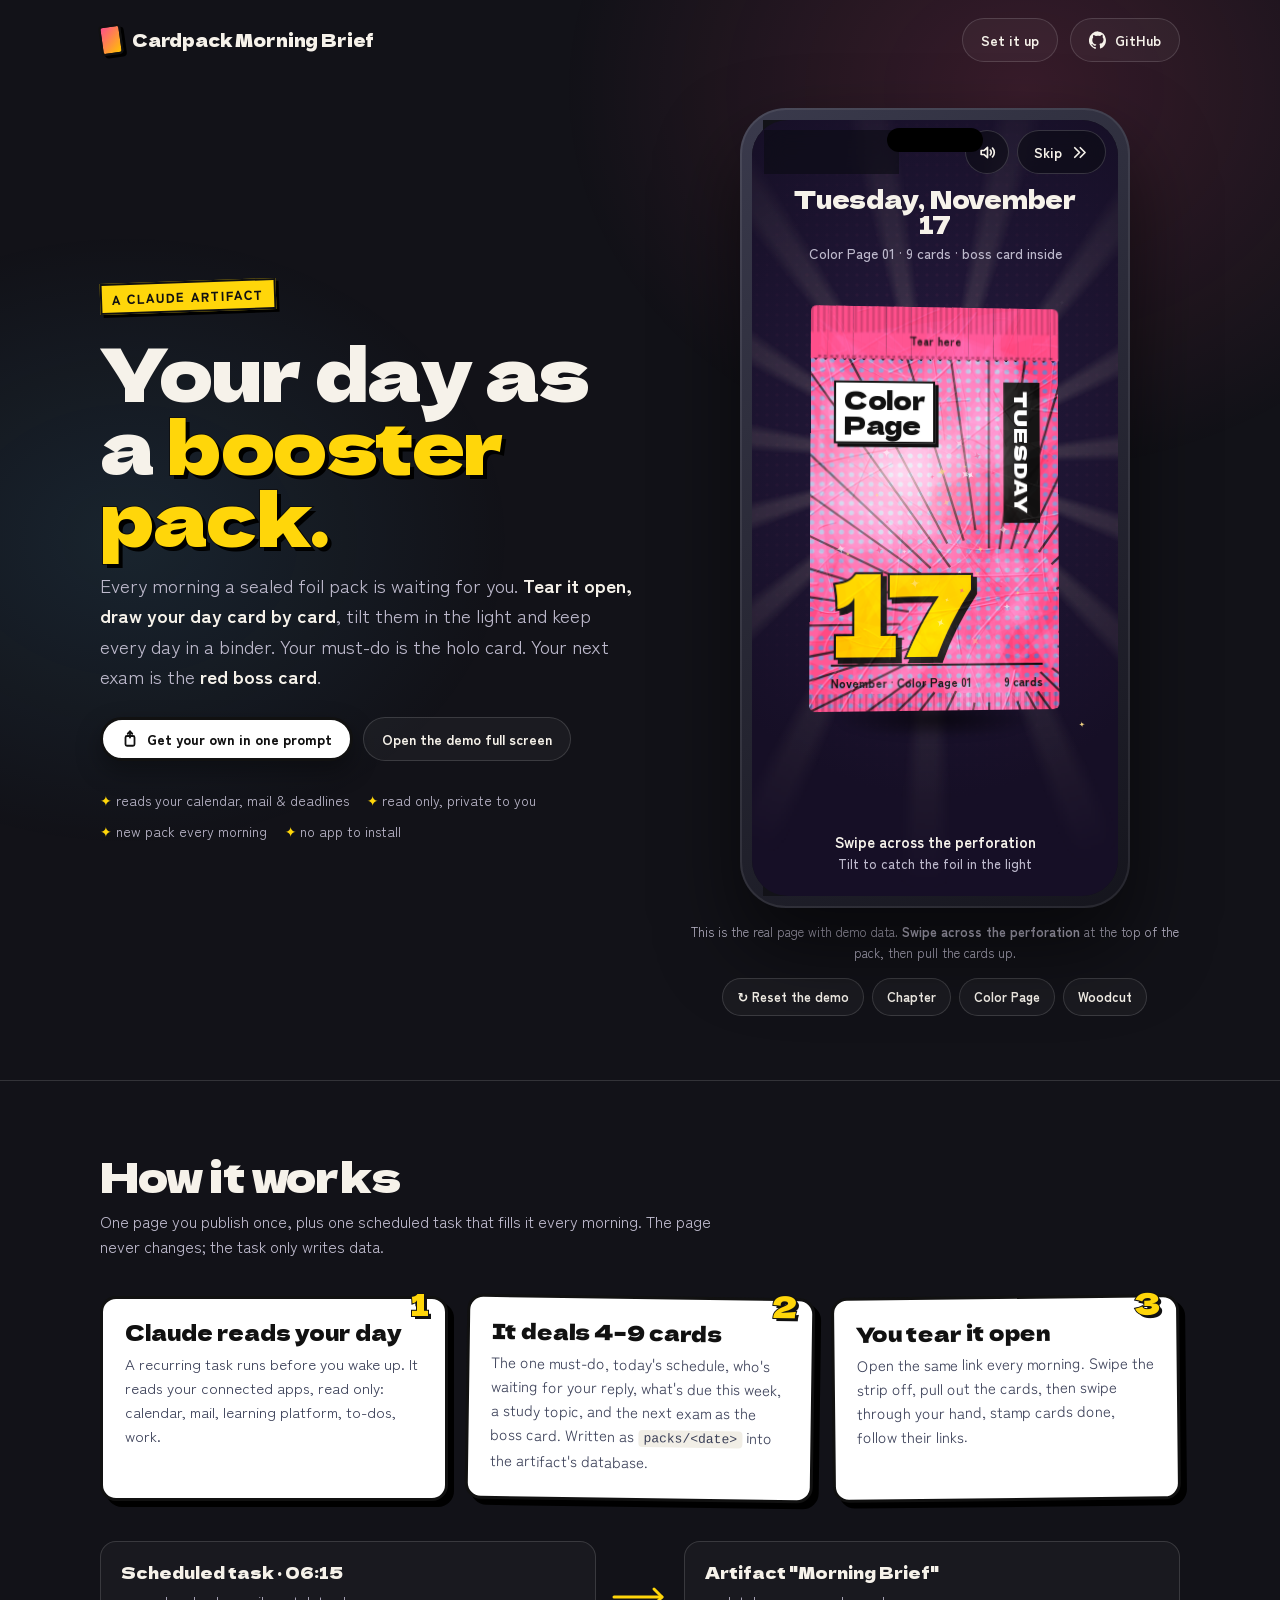
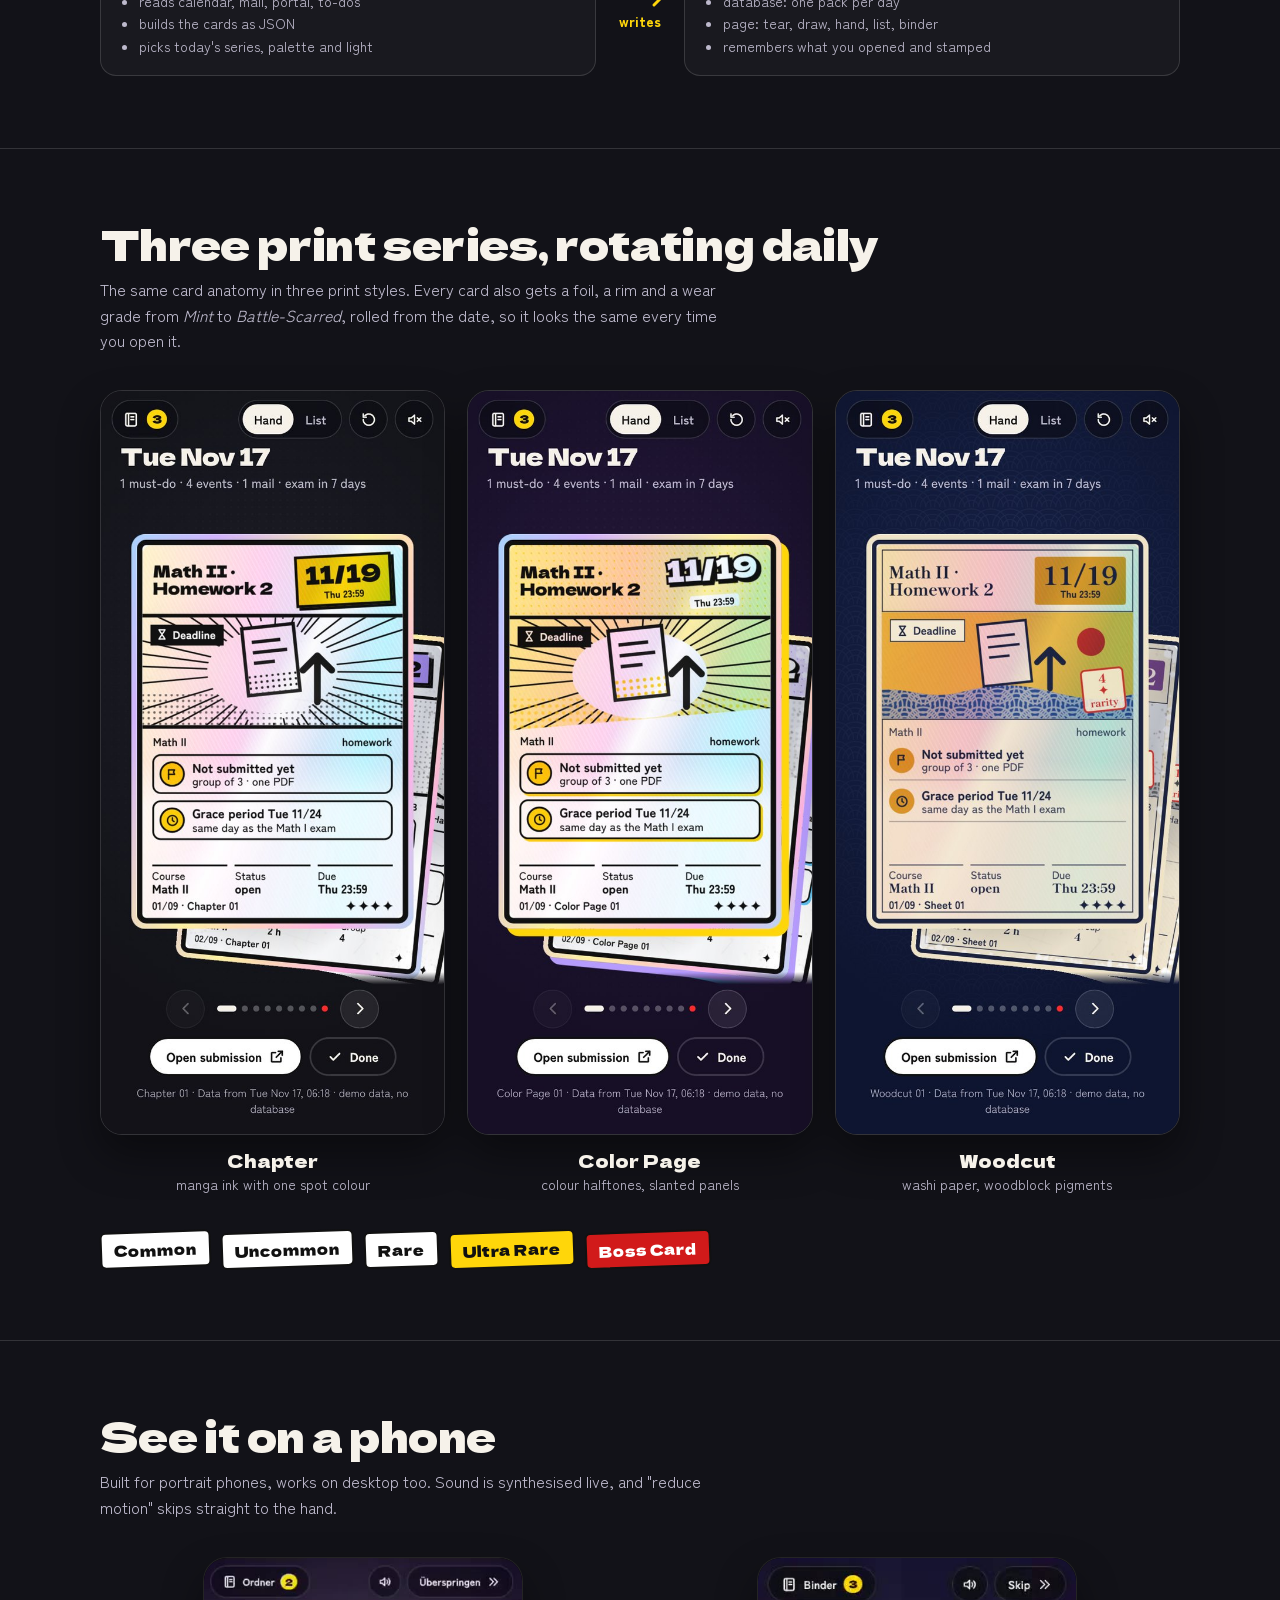
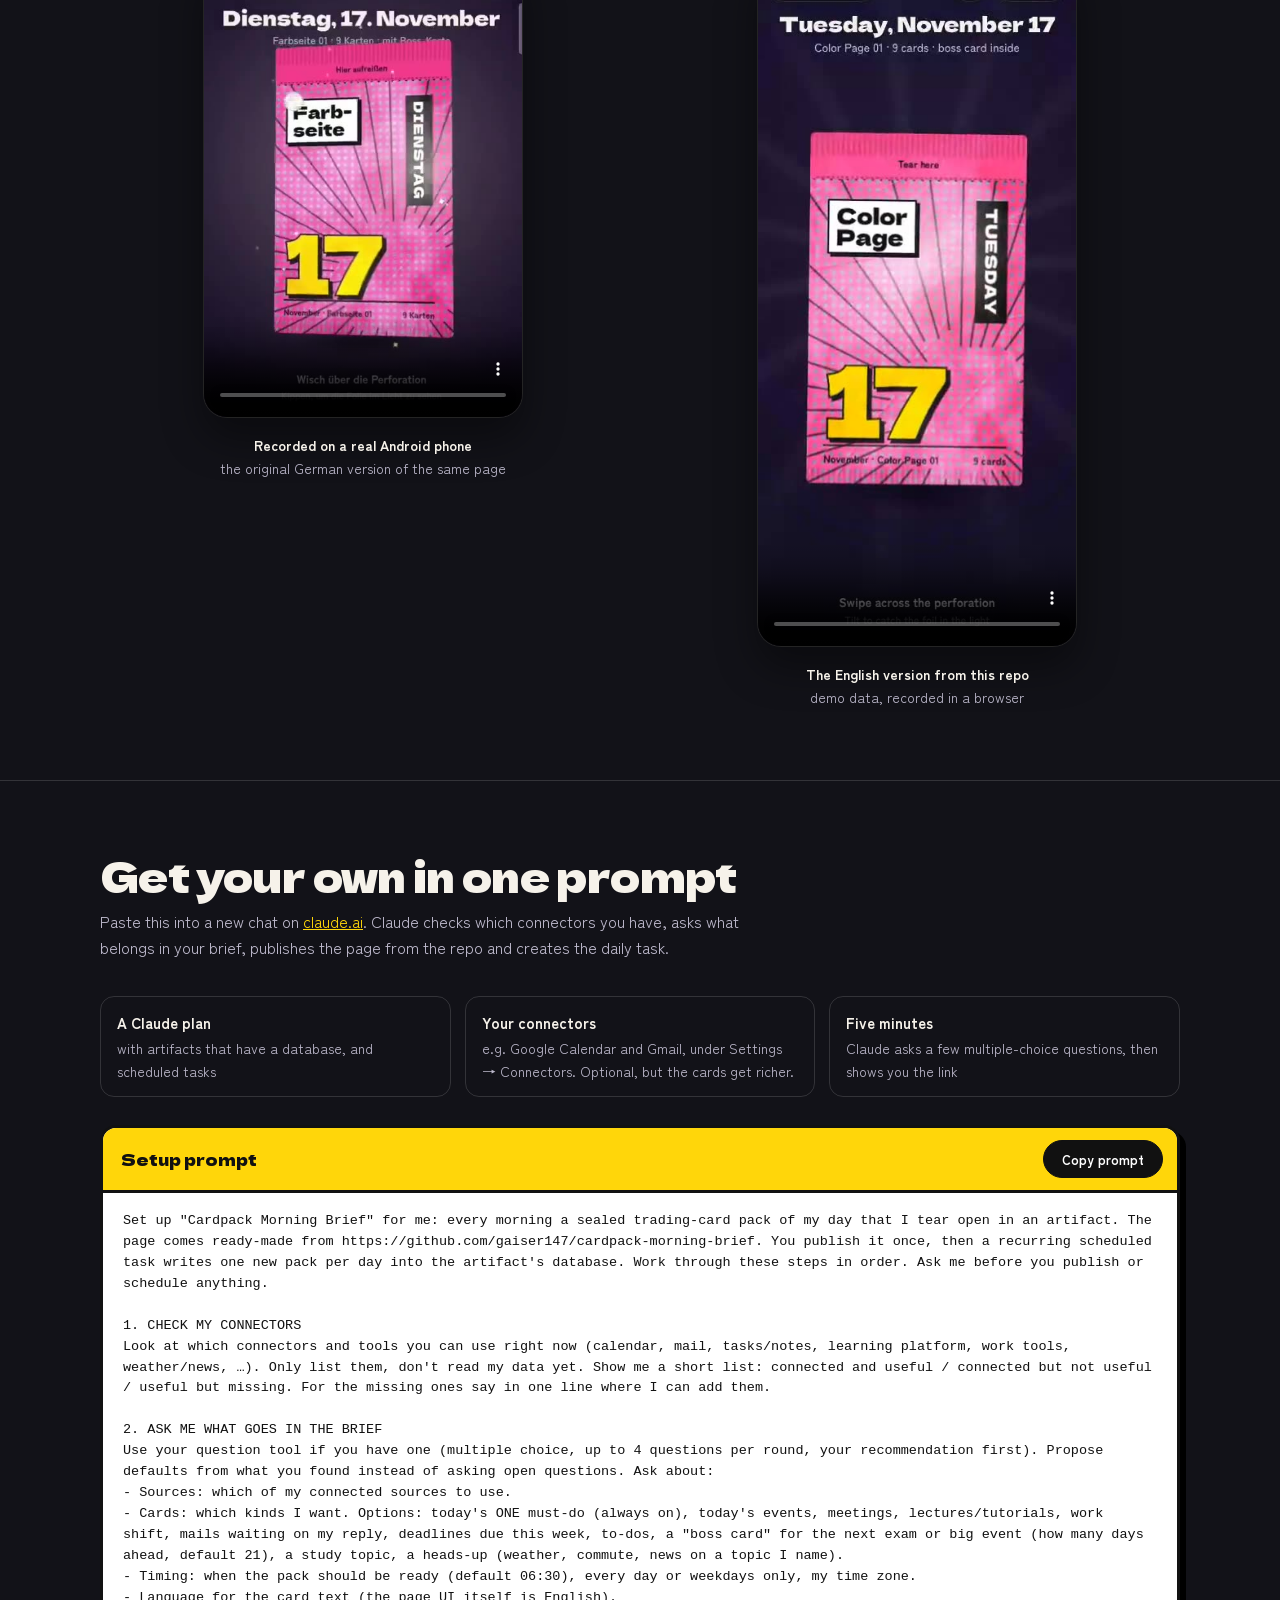
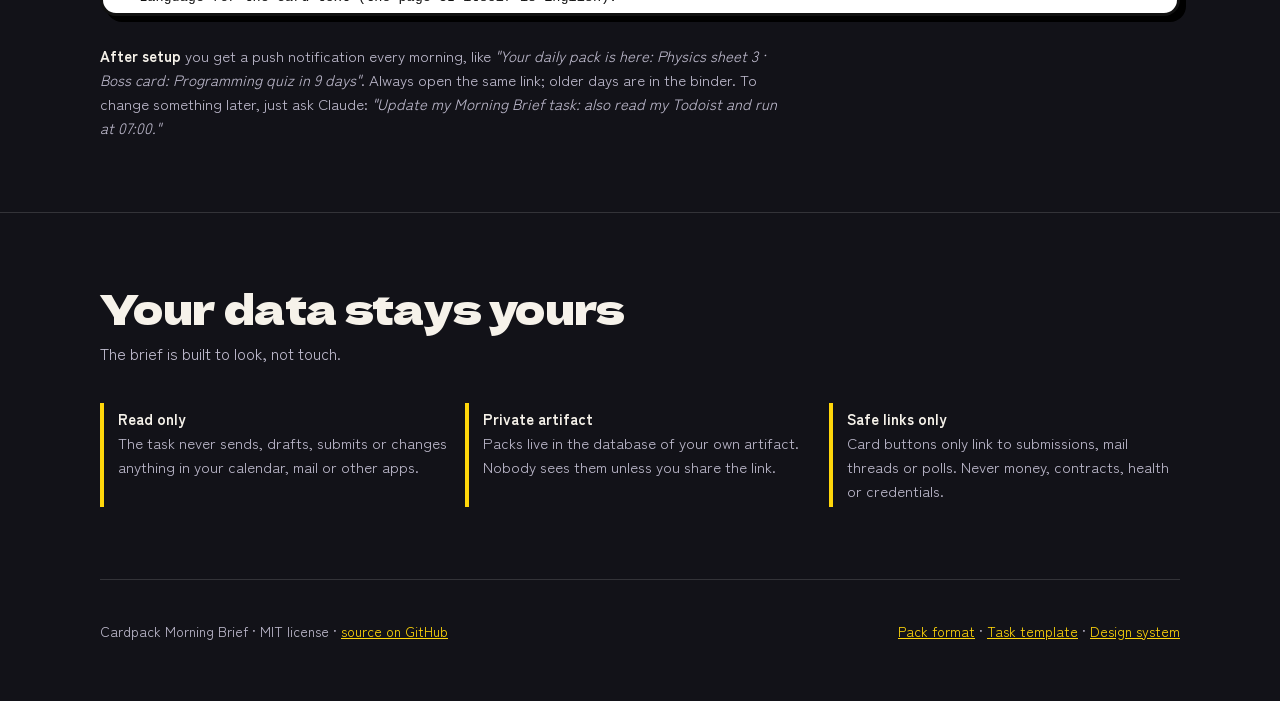
==== docs/index.html @ 5b44a91f "Add Cardpack Morning Brief: artifact, setup prompt, docs and demo site - artifact/: the English morn" ====
<!doctype html>
<html lang="en">
<head>
<meta charset="utf-8">
<meta name="viewport" content="width=device-width, initial-scale=1">
<title>Cardpack Morning Brief</title>
<meta name="description" content="Your day as a booster pack: a Claude artifact that turns your calendar, mail and deadlines into a trading-card pack you tear open every morning.">
<meta name="theme-color" content="#121218">
<meta property="og:title" content="Cardpack Morning Brief">
<meta property="og:description" content="Your day as a booster pack. Tear it open, draw your day card by card, keep every day in a binder.">
<meta property="og:image" content="assets/overview.jpg">
<link rel="preconnect" href="https://fonts.googleapis.com">
<link rel="preconnect" href="https://fonts.gstatic.com" crossorigin>
<link href="https://fonts.googleapis.com/css2?family=Dela+Gothic+One&family=Zen+Kaku+Gothic+New:wght@400;500;700;900&display=swap" rel="stylesheet">
<style>
:root{
  --night:#121218; --night-2:#1d1d28; --night-3:#26263a; --on:#f6f2ea; --soft:#bdb9cc; --line:rgba(255,255,255,.14);
  --yellow:#ffd60a; --red:#ff2b2b; --pink:#ff4f8b; --sky:#5ac8fa; --ink:#111; --paper:#fff;
  --display:"Dela Gothic One",system-ui,sans-serif; --text:"Zen Kaku Gothic New",system-ui,sans-serif;
}
*{box-sizing:border-box}
html{scroll-behavior:smooth}
body{margin:0;background:var(--night);color:var(--on);font:16px/1.6 var(--text);-webkit-font-smoothing:antialiased;overflow-x:hidden}
body::before{content:"";position:fixed;inset:0;pointer-events:none;background:radial-gradient(60vmax 50vmax at 80% 10%,rgba(255,79,139,.16),transparent 60%),radial-gradient(50vmax 40vmax at 10% 60%,rgba(90,200,250,.10),transparent 60%);z-index:-1}
a{color:var(--yellow)}
a:focus-visible,button:focus-visible{outline:3px solid var(--yellow);outline-offset:3px;border-radius:8px}
.wrap{max-width:1120px;margin:0 auto;padding:0 20px}
nav{display:flex;align-items:center;gap:12px;padding:18px 0}
nav .logo{font-family:var(--display);font-size:17px;letter-spacing:-.01em;color:var(--on);text-decoration:none;display:flex;align-items:center;gap:10px}
nav .logo i{width:22px;height:30px;border-radius:4px;background:linear-gradient(135deg,#ff4f8b,#ffc400);border:2px solid #111;box-shadow:3px 3px 0 #000;transform:rotate(-8deg)}
nav .grow{flex:1}
.pill{display:inline-flex;align-items:center;gap:8px;height:44px;padding:0 18px;border-radius:999px;border:1.5px solid var(--line);background:rgba(255,255,255,.04);color:var(--on);font:700 14px var(--text);text-decoration:none;cursor:pointer;transition:transform .15s ease-out,background .15s}
.pill:hover{background:rgba(255,255,255,.09)}
.pill:active{transform:scale(.96)}
.pill.solid{background:var(--paper);color:var(--ink);border:3px solid var(--ink);font-weight:900;box-shadow:0 10px 24px rgba(0,0,0,.35)}
.pill.solid:hover{background:#fff7d1}
.pill svg{width:18px;height:18px}

/* hero */
.hero{display:grid;grid-template-columns:1.05fr .95fr;gap:48px;align-items:center;padding:28px 0 64px}
.kicker{display:inline-block;font:900 13px var(--text);letter-spacing:.08em;text-transform:uppercase;color:var(--ink);background:var(--yellow);padding:4px 10px;border:2px solid #111;box-shadow:3px 3px 0 #000;transform:rotate(-2deg)}
h1{font-family:var(--display);font-weight:400;font-size:clamp(40px,6.4vw,74px);line-height:.98;letter-spacing:-.02em;margin:22px 0 18px}
h1 em{font-style:normal;color:var(--yellow);-webkit-text-stroke:2px #111;paint-order:stroke;text-shadow:4px 4px 0 #000}
.lead{font-size:clamp(17px,2vw,19px);color:var(--soft);max-width:34em;margin:0 0 26px}
.lead b{color:var(--on)}
.ctas{display:flex;flex-wrap:wrap;gap:10px}
.facts{display:flex;flex-wrap:wrap;gap:8px 18px;margin:28px 0 0;padding:0;list-style:none;color:var(--soft);font-size:14px}
.facts li::before{content:"✦ ";color:var(--yellow)}

/* phone */
.phone-col{display:flex;flex-direction:column;align-items:center;gap:14px}
.phone{position:relative;width:min(390px,100%);aspect-ratio:390/800;border-radius:46px;padding:12px;background:linear-gradient(145deg,#3a3a4c,#15151d);box-shadow:0 40px 80px rgba(0,0,0,.55),inset 0 0 0 2px rgba(255,255,255,.08)}
.phone::before{content:"";position:absolute;top:20px;left:50%;width:96px;height:24px;margin-left:-48px;border-radius:20px;background:#000;z-index:2;pointer-events:none}
.phone iframe{display:block;width:100%;height:100%;border:0;border-radius:36px;background:var(--night)}
.phone-hint{font-size:13px;color:var(--soft);text-align:center;margin:0}
.phone-tools{display:flex;gap:8px;flex-wrap:wrap;justify-content:center}
.phone-tools .pill{height:38px;font-size:13px;padding:0 14px}

section{padding:72px 0;border-top:1px solid var(--line)}
h2{font-family:var(--display);font-weight:400;font-size:clamp(28px,4vw,42px);line-height:1.05;letter-spacing:-.015em;margin:0 0 12px}
.sub{color:var(--soft);margin:0 0 36px;max-width:40em}

/* steps */
.steps{display:grid;grid-template-columns:repeat(3,1fr);gap:18px;counter-reset:s}
.step{background:var(--paper);color:var(--ink);border:3px solid var(--ink);border-radius:16px;padding:22px 22px 24px;box-shadow:6px 6px 0 #000;position:relative}
.step:nth-child(2){transform:rotate(.8deg)}
.step:nth-child(3){transform:rotate(-.6deg)}
.step::before{counter-increment:s;content:counter(s);position:absolute;top:-18px;right:16px;font:400 30px var(--display);color:var(--yellow);-webkit-text-stroke:2px #111;paint-order:stroke;text-shadow:3px 3px 0 #111}
.step h3{font:400 21px/1.1 var(--display);margin:0 0 8px}
.step p{margin:0;color:#3a3f57;font-size:15px}
.step code{background:#f1eee6;padding:1px 5px;border-radius:4px;font-size:13px}

/* diagram */
.flow{margin:40px 0 0;display:grid;grid-template-columns:1fr auto 1fr;gap:16px;align-items:stretch}
.box{border:1.5px solid var(--line);border-radius:16px;padding:18px 20px;background:rgba(255,255,255,.03)}
.box b{font:400 16px var(--display);display:block;margin-bottom:6px}
.box ul{margin:0;padding-left:18px;color:var(--soft);font-size:14px}
.arrow{display:flex;align-items:center;justify-content:center;color:var(--yellow);font:900 14px var(--text);flex-direction:column;gap:2px}
.arrow svg{width:56px;height:24px}

/* gallery */
.gallery{display:grid;grid-template-columns:repeat(3,1fr);gap:22px}
.gallery figure{margin:0;text-align:center}
.gallery img{width:100%;border-radius:22px;border:1.5px solid var(--line);display:block;box-shadow:0 20px 40px rgba(0,0,0,.4)}
.gallery figcaption{margin-top:12px;font-size:14px;color:var(--soft)}
.gallery figcaption b{display:block;color:var(--on);font:400 18px var(--display)}

.rarity{display:flex;flex-wrap:wrap;gap:10px;margin:36px 0 0}
.rarity span{font:400 15px var(--display);padding:6px 12px;border:2px solid #111;border-radius:6px;background:#fff;color:#111;transform:rotate(-2deg)}
.rarity span:nth-child(4){background:var(--yellow)}
.rarity span:nth-child(5){background:#d11a1a;color:#fff}

/* videos */
.videos{display:grid;grid-template-columns:1fr 1fr;gap:28px;align-items:start}
.videos figure{margin:0;text-align:center}
.videos video{width:min(320px,100%);border-radius:24px;border:1.5px solid var(--line);background:#000;box-shadow:0 20px 40px rgba(0,0,0,.4)}
.videos figcaption{margin-top:10px;color:var(--soft);font-size:14px}
.videos figcaption b{color:var(--on)}

/* setup */
.need{display:grid;grid-template-columns:repeat(3,1fr);gap:14px;margin:0 0 28px}
.need div{border:1.5px solid var(--line);border-radius:14px;padding:14px 16px;font-size:14px;color:var(--soft)}
.need b{display:block;color:var(--on);font-size:15px;margin-bottom:2px}
.prompt{position:relative;border:3px solid #111;border-radius:16px;background:var(--paper);color:var(--ink);box-shadow:6px 6px 0 #000;overflow:hidden}
.prompt header{display:flex;align-items:center;gap:10px;padding:12px 14px 12px 18px;border-bottom:3px solid #111;background:var(--yellow)}
.prompt header b{font:400 16px var(--display);flex:1}
.prompt header .pill{height:38px;background:#111;color:#fff;border-color:#111;font-size:13px}
.prompt header .pill:hover{background:#333}
.prompt pre{margin:0;padding:18px 20px;max-height:420px;overflow:auto;white-space:pre-wrap;word-break:break-word;font:13.5px/1.55 ui-monospace,SFMono-Regular,Menlo,Consolas,monospace}
.after{margin:28px 0 0;color:var(--soft);font-size:15px;max-width:46em}
.after b{color:var(--on)}

.privacy{display:grid;grid-template-columns:repeat(3,1fr);gap:14px}
.privacy div{border-left:4px solid var(--yellow);padding:4px 0 4px 14px;color:var(--soft);font-size:15px}
.privacy b{display:block;color:var(--on)}

footer{padding:40px 0 60px;border-top:1px solid var(--line);color:var(--soft);font-size:14px;display:flex;flex-wrap:wrap;gap:12px 24px;justify-content:space-between}

@media (max-width:900px){
  .hero{grid-template-columns:1fr;gap:36px;padding-top:12px}
  .steps,.gallery,.need,.privacy{grid-template-columns:1fr}
  .step:nth-child(n){transform:none}
  .flow{grid-template-columns:1fr}
  .arrow{padding:4px 0}
  .arrow svg{transform:rotate(90deg)}
  .videos{grid-template-columns:1fr}
  .gallery{max-width:380px;margin:0 auto}
}
@media (max-width:520px){
  .wrap{padding:0 16px}
  nav .hide-sm{display:none}
  .phone{border-radius:38px;padding:9px}
  .phone iframe{border-radius:30px}
  .phone::before{top:15px;width:80px;margin-left:-40px;height:20px}
  section{padding:56px 0}
}
@media (prefers-reduced-motion:reduce){html{scroll-behavior:auto}.pill{transition:none}}
</style>
</head>
<body>
<div class="wrap">
  <nav>
    <a class="logo" href="#top"><i aria-hidden="true"></i>Cardpack Morning Brief</a>
    <span class="grow"></span>
    <a class="pill hide-sm" href="#setup">Set it up</a>
    <a class="pill" href="https://github.com/gaiser147/cardpack-morning-brief">
      <svg viewBox="0 0 24 24" fill="currentColor" aria-hidden="true"><path d="M12 .5a12 12 0 0 0-3.8 23.4c.6.1.8-.3.8-.6v-2c-3.3.7-4-1.6-4-1.6-.6-1.4-1.4-1.8-1.4-1.8-1.1-.7.1-.7.1-.7 1.2.1 1.9 1.2 1.9 1.2 1.1 1.8 2.8 1.3 3.5 1 .1-.8.4-1.3.8-1.6-2.7-.3-5.5-1.3-5.5-5.9 0-1.3.5-2.4 1.2-3.2-.1-.3-.5-1.5.1-3.2 0 0 1-.3 3.3 1.2a11.5 11.5 0 0 1 6 0C17 4.6 18 5 18 5c.6 1.7.2 2.9.1 3.2.8.8 1.2 1.9 1.2 3.2 0 4.6-2.8 5.6-5.5 5.9.4.4.8 1.1.8 2.2v3.3c0 .3.2.7.8.6A12 12 0 0 0 12 .5z"/></svg>
      GitHub
    </a>
  </nav>

  <header class="hero" id="top">
    <div>
      <span class="kicker">A Claude artifact</span>
      <h1>Your day as a <em>booster pack.</em></h1>
      <p class="lead">Every morning a sealed foil pack is waiting for you. <b>Tear it open, draw your day card by card</b>, tilt them in the light and keep every day in a binder. Your must-do is the holo card. Your next exam is the <b>red boss card</b>.</p>
      <div class="ctas">
        <a class="pill solid" href="#setup">
          <svg viewBox="0 0 24 24" fill="none" stroke="currentColor" stroke-width="2.4" stroke-linecap="round" stroke-linejoin="round" aria-hidden="true"><rect x="6" y="8" width="12" height="13" rx="2"/><path d="M12 2v8"/><path d="M9 5l3-3 3 3"/></svg>
          Get your own in one prompt
        </a>
        <a class="pill" href="demo.html" target="_blank" rel="noopener">Open the demo full screen</a>
      </div>
      <ul class="facts">
        <li>reads your calendar, mail &amp; deadlines</li>
        <li>read only, private to you</li>
        <li>new pack every morning</li>
        <li>no app to install</li>
      </ul>
    </div>
    <div class="phone-col">
      <div class="phone"><iframe id="demo" src="demo.html" title="Playable demo of the Morning Brief" allow="autoplay"></iframe></div>
      <p class="phone-hint">This is the real page with demo data. <b>Swipe across the perforation</b> at the top of the pack, then pull the cards up.</p>
      <div class="phone-tools">
        <button class="pill" type="button" id="reset">↻ Reset the demo</button>
        <a class="pill" href="demo.html?series=chapter" target="demo">Chapter</a>
        <a class="pill" href="demo.html?series=color" target="demo">Color Page</a>
        <a class="pill" href="demo.html?series=woodcut" target="demo">Woodcut</a>
      </div>
    </div>
  </header>
</div>

<section id="how">
  <div class="wrap">
    <h2>How it works</h2>
    <p class="sub">One page you publish once, plus one scheduled task that fills it every morning. The page never changes; the task only writes data.</p>
    <div class="steps">
      <div class="step"><h3>Claude reads your day</h3><p>A recurring task runs before you wake up. It reads your connected apps, read only: calendar, mail, learning platform, to-dos, work.</p></div>
      <div class="step"><h3>It deals 4–9 cards</h3><p>The one must-do, today's schedule, who's waiting for your reply, what's due this week, a study topic, and the next exam as the boss card. Written as <code>packs/&lt;date&gt;</code> into the artifact's database.</p></div>
      <div class="step"><h3>You tear it open</h3><p>Open the same link every morning. Swipe the strip off, pull out the cards, then swipe through your hand, stamp cards done, follow their links.</p></div>
    </div>
    <div class="flow" aria-hidden="true">
      <div class="box"><b>Scheduled task · 06:15</b><ul><li>reads calendar, mail, portal, to-dos</li><li>builds the cards as JSON</li><li>picks today's series, palette and light</li></ul></div>
      <div class="arrow"><svg viewBox="0 0 56 24" fill="none" stroke="currentColor" stroke-width="3" stroke-linecap="round" stroke-linejoin="round"><path d="M2 12h48"/><path d="M42 4l8 8-8 8"/></svg>writes</div>
      <div class="box"><b>Artifact "Morning Brief"</b><ul><li>database: one pack per day</li><li>page: tear, draw, hand, list, binder</li><li>remembers what you opened and stamped</li></ul></div>
    </div>
  </div>
</section>

<section id="series">
  <div class="wrap">
    <h2>Three print series, rotating daily</h2>
    <p class="sub">The same card anatomy in three print styles. Every card also gets a foil, a rim and a wear grade from <i>Mint</i> to <i>Battle-Scarred</i>, rolled from the date, so it looks the same every time you open it.</p>
    <div class="gallery">
      <figure><img src="assets/series-chapter.jpg" alt="The hand in the Chapter series: black-and-white manga print with one spot colour" loading="lazy"><figcaption><b>Chapter</b>manga ink with one spot colour</figcaption></figure>
      <figure><img src="assets/series-color.jpg" alt="The hand in the Color Page series: colour halftones and slanted panels" loading="lazy"><figcaption><b>Color Page</b>colour halftones, slanted panels</figcaption></figure>
      <figure><img src="assets/series-woodcut.jpg" alt="The hand in the Woodcut series: washi paper with flat woodblock colours" loading="lazy"><figcaption><b>Woodcut</b>washi paper, woodblock pigments</figcaption></figure>
    </div>
    <div class="rarity" aria-label="Rarities"><span>Common</span><span>Uncommon</span><span>Rare</span><span>Ultra Rare</span><span>Boss Card</span></div>
  </div>
</section>

<section id="videos">
  <div class="wrap">
    <h2>See it on a phone</h2>
    <p class="sub">Built for portrait phones, works on desktop too. Sound is synthesised live, and "reduce motion" skips straight to the hand.</p>
    <div class="videos">
      <figure><video src="assets/phone.mp4" poster="assets/phone-poster.jpg" controls muted loop playsinline preload="none"></video><figcaption><b>Recorded on a real Android phone</b><br>the original German version of the same page</figcaption></figure>
      <figure><video src="assets/demo.mp4" poster="assets/demo-poster.jpg" controls muted loop playsinline preload="none"></video><figcaption><b>The English version from this repo</b><br>demo data, recorded in a browser</figcaption></figure>
    </div>
  </div>
</section>

<section id="setup">
  <div class="wrap">
    <h2>Get your own in one prompt</h2>
    <p class="sub">Paste this into a new chat on <a href="https://claude.ai">claude.ai</a>. Claude checks which connectors you have, asks what belongs in your brief, publishes the page from the repo and creates the daily task.</p>
    <div class="need">
      <div><b>A Claude plan</b>with artifacts that have a database, and scheduled tasks</div>
      <div><b>Your connectors</b>e.g. Google Calendar and Gmail, under Settings → Connectors. Optional, but the cards get richer.</div>
      <div><b>Five minutes</b>Claude asks a few multiple-choice questions, then shows you the link</div>
    </div>
    <div class="prompt">
      <header><b>Setup prompt</b><button class="pill" type="button" id="copy">Copy prompt</button></header>
      <pre id="promptText">Loading the prompt … if it doesn't appear, find it in prompts/setup-prompt.md on GitHub.</pre>
    </div>
    <p class="after"><b>After setup</b> you get a push notification every morning, like <i>"Your daily pack is here: Physics sheet 3 · Boss card: Programming quiz in 9 days"</i>. Always open the same link; older days are in the binder. To change something later, just ask Claude: <i>"Update my Morning Brief task: also read my Todoist and run at 07:00."</i></p>
  </div>
</section>

<section id="privacy">
  <div class="wrap">
    <h2>Your data stays yours</h2>
    <p class="sub">The brief is built to look, not touch.</p>
    <div class="privacy">
      <div><b>Read only</b>The task never sends, drafts, submits or changes anything in your calendar, mail or other apps.</div>
      <div><b>Private artifact</b>Packs live in the database of your own artifact. Nobody sees them unless you share the link.</div>
      <div><b>Safe links only</b>Card buttons only link to submissions, mail threads or polls. Never money, contracts, health or credentials.</div>
    </div>
  </div>
</section>

<div class="wrap">
  <footer>
    <span>Cardpack Morning Brief · MIT license · <a href="https://github.com/gaiser147/cardpack-morning-brief">source on GitHub</a></span>
    <span><a href="https://github.com/gaiser147/cardpack-morning-brief/blob/main/guide/pack-format.md">Pack format</a> · <a href="https://github.com/gaiser147/cardpack-morning-brief/blob/main/prompts/daily-task.md">Task template</a> · <a href="https://github.com/gaiser147/cardpack-morning-brief/blob/main/guide/design.md">Design system</a></span>
  </footer>
</div>

<script>
(function () {
  var pre = document.getElementById("promptText"), copy = document.getElementById("copy"), text = "";
  fetch("setup-prompt.txt").then(function (r) { if (!r.ok) throw 0; return r.text(); }).then(function (t) { text = t.trim(); pre.textContent = text; }).catch(function () {});
  copy.addEventListener("click", function () {
    var t = text || pre.textContent;
    var ok = function () { copy.textContent = "Copied ✓"; setTimeout(function () { copy.textContent = "Copy prompt"; }, 1800); };
    if (navigator.clipboard && navigator.clipboard.writeText) navigator.clipboard.writeText(t).then(ok, fallback); else fallback();
    function fallback() { var r = document.createRange(); r.selectNodeContents(pre); var s = getSelection(); s.removeAllRanges(); s.addRange(r); try { document.execCommand("copy"); ok(); } catch (e) {} }
  });
  document.getElementById("reset").addEventListener("click", function () {
    try { localStorage.removeItem("mb-state"); } catch (e) {}
    document.getElementById("demo").src = "demo.html?r=" + Date.now();
  });
})();
</script>
</body>
</html>
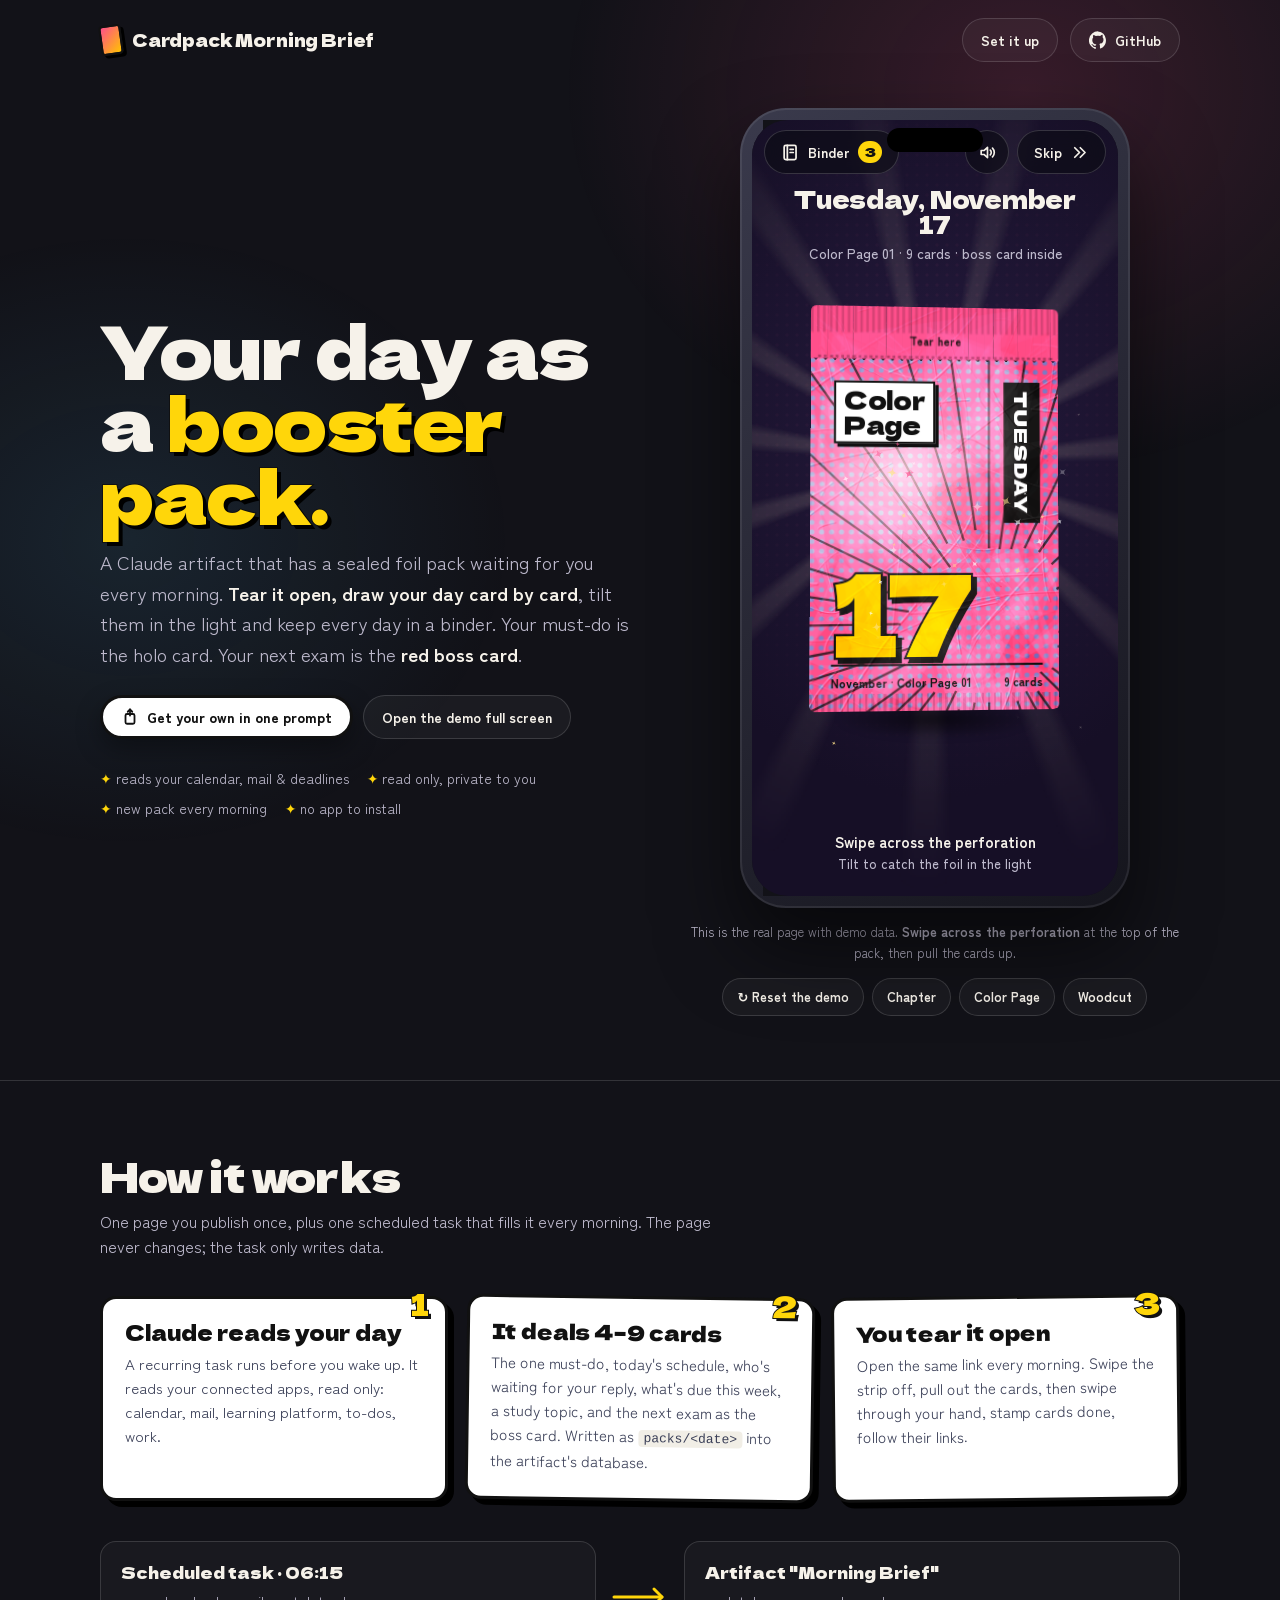
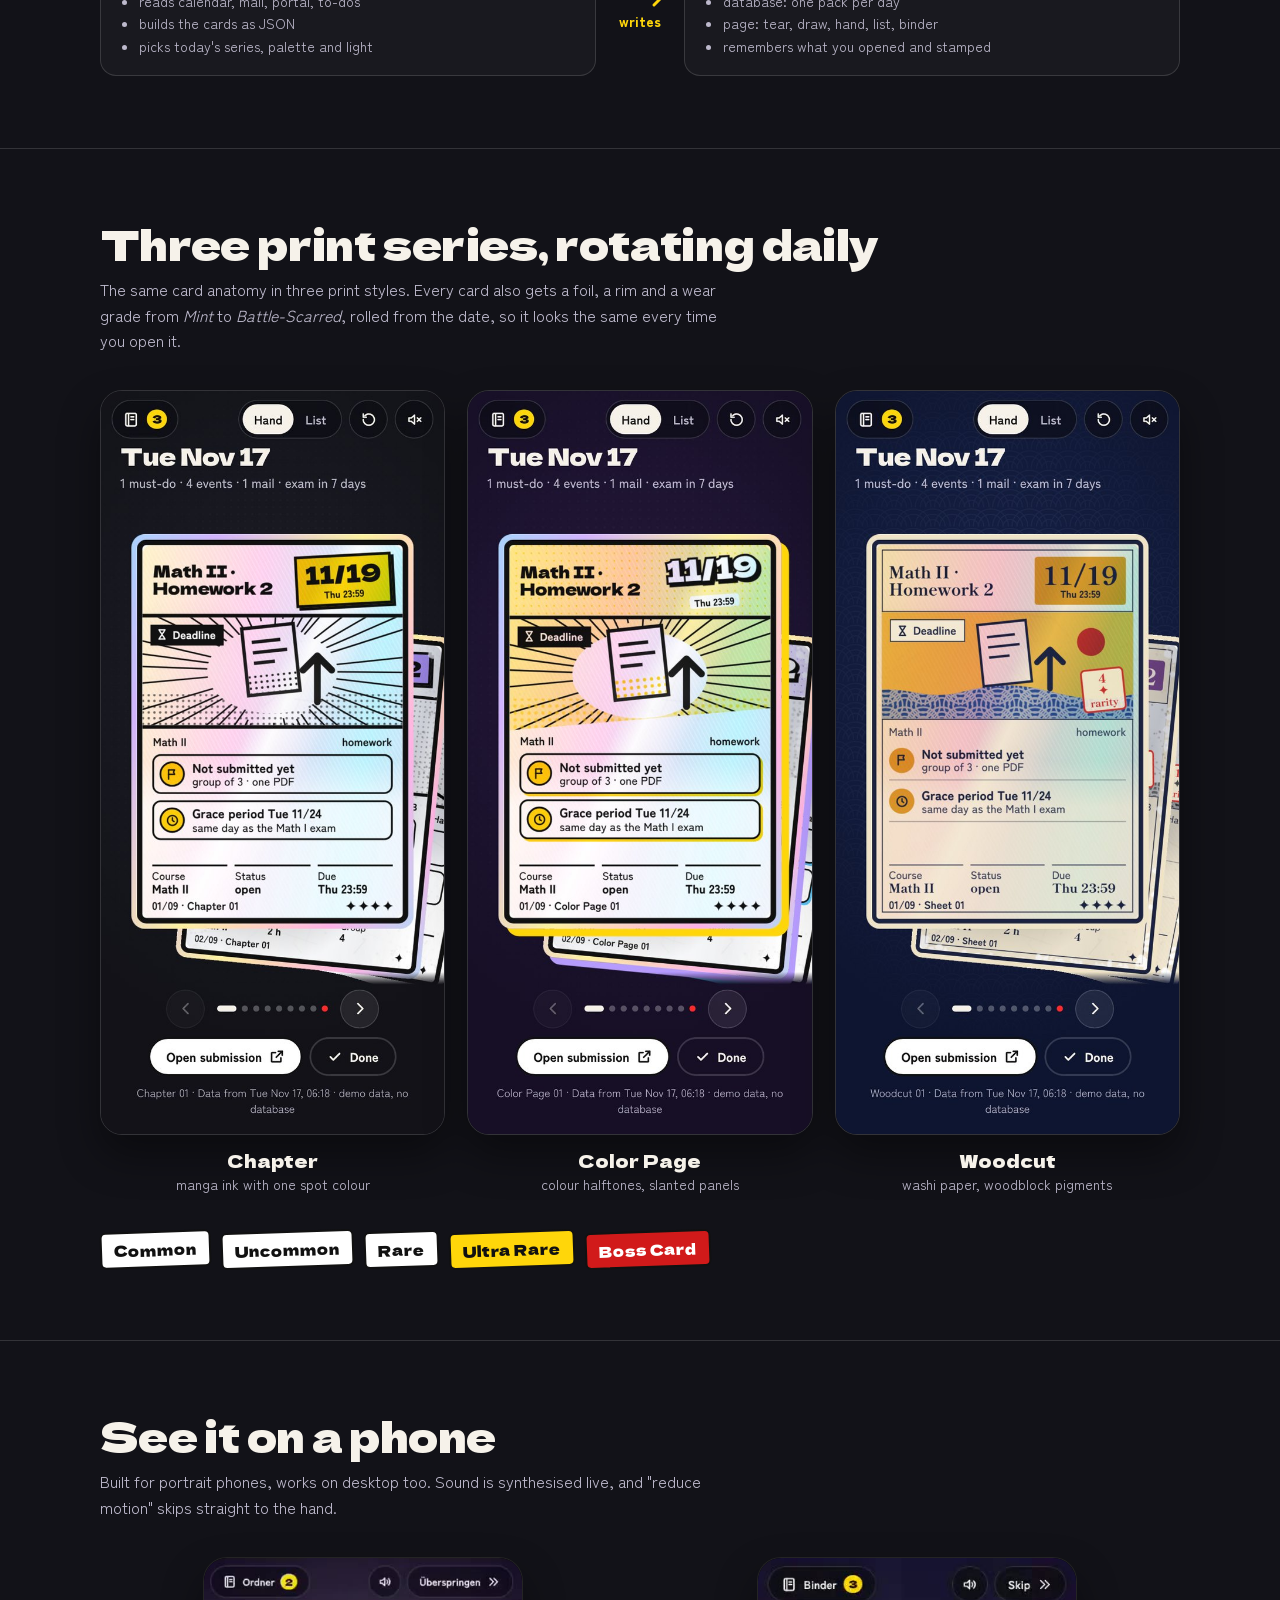
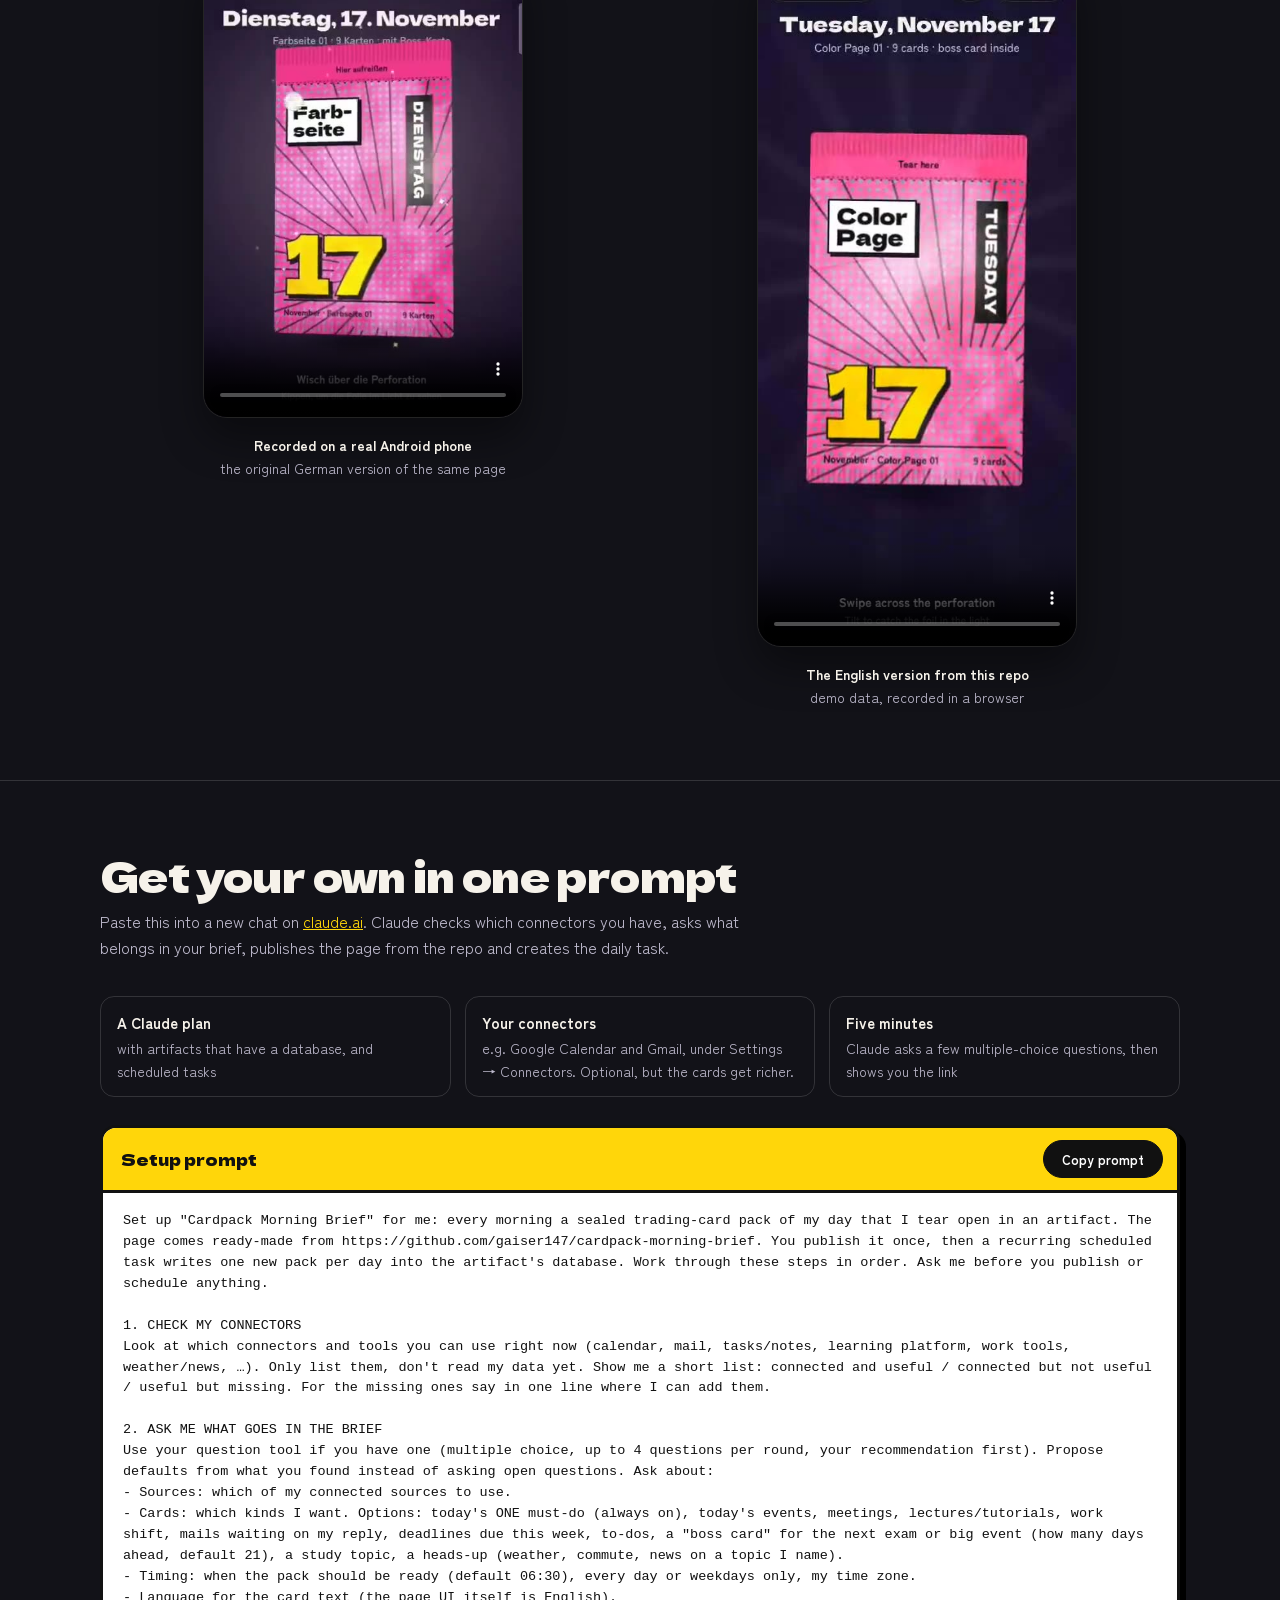
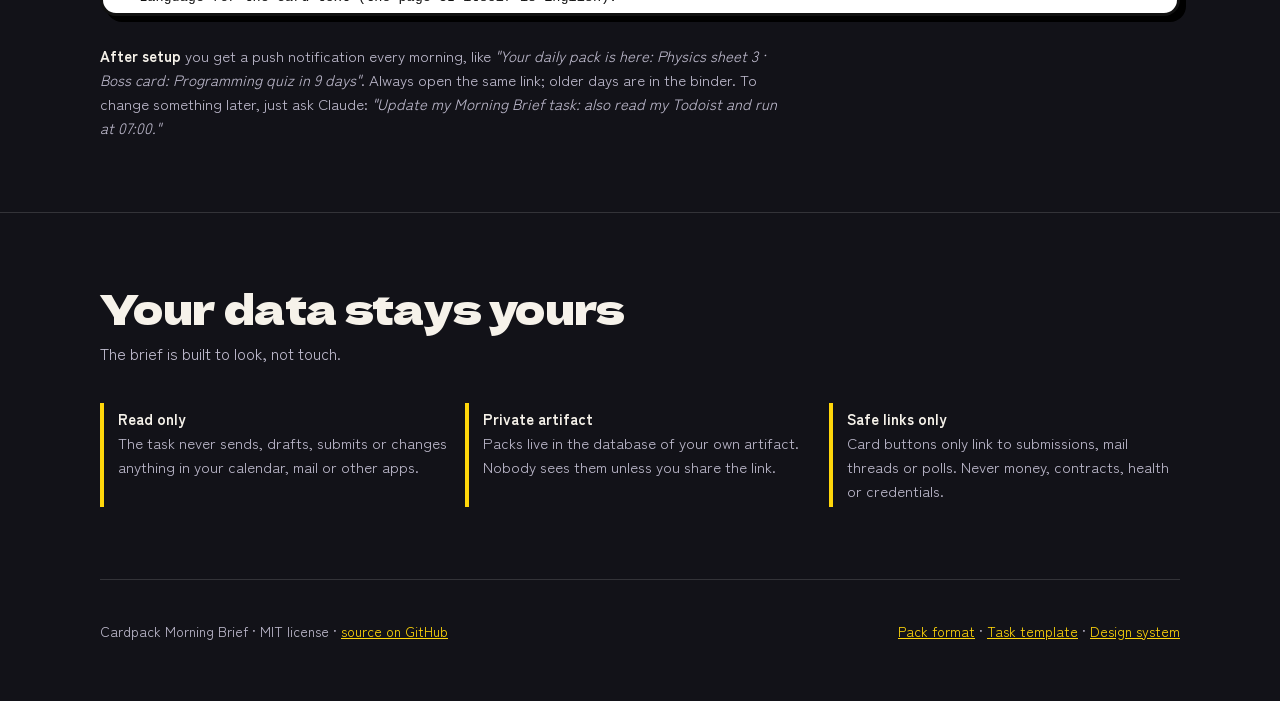
==== commit e4b4c0be: "Pages: drop the hero eyebrow, fold it into the lead Co-Authored-By: Claude Opus 5.5 <noreply@anthrop" ====
--- a/docs/index.html
+++ b/docs/index.html
@@ -38,8 +38,7 @@
 
 /* hero */
 .hero{display:grid;grid-template-columns:1.05fr .95fr;gap:48px;align-items:center;padding:28px 0 64px}
-.kicker{display:inline-block;font:900 13px var(--text);letter-spacing:.08em;text-transform:uppercase;color:var(--ink);background:var(--yellow);padding:4px 10px;border:2px solid #111;box-shadow:3px 3px 0 #000;transform:rotate(-2deg)}
-h1{font-family:var(--display);font-weight:400;font-size:clamp(40px,6.4vw,74px);line-height:.98;letter-spacing:-.02em;margin:22px 0 18px}
+h1{font-family:var(--display);font-weight:400;font-size:clamp(40px,6.4vw,74px);line-height:.98;letter-spacing:-.02em;margin:8px 0 18px}
 h1 em{font-style:normal;color:var(--yellow);-webkit-text-stroke:2px #111;paint-order:stroke;text-shadow:4px 4px 0 #000}
 .lead{font-size:clamp(17px,2vw,19px);color:var(--soft);max-width:34em;margin:0 0 26px}
 .lead b{color:var(--on)}
@@ -151,9 +150,8 @@
 
   <header class="hero" id="top">
     <div>
-      <span class="kicker">A Claude artifact</span>
       <h1>Your day as a <em>booster pack.</em></h1>
-      <p class="lead">Every morning a sealed foil pack is waiting for you. <b>Tear it open, draw your day card by card</b>, tilt them in the light and keep every day in a binder. Your must-do is the holo card. Your next exam is the <b>red boss card</b>.</p>
+      <p class="lead">A Claude artifact that has a sealed foil pack waiting for you every morning. <b>Tear it open, draw your day card by card</b>, tilt them in the light and keep every day in a binder. Your must-do is the holo card. Your next exam is the <b>red boss card</b>.</p>
       <div class="ctas">
         <a class="pill solid" href="#setup">
           <svg viewBox="0 0 24 24" fill="none" stroke="currentColor" stroke-width="2.4" stroke-linecap="round" stroke-linejoin="round" aria-hidden="true"><rect x="6" y="8" width="12" height="13" rx="2"/><path d="M12 2v8"/><path d="M9 5l3-3 3 3"/></svg>
